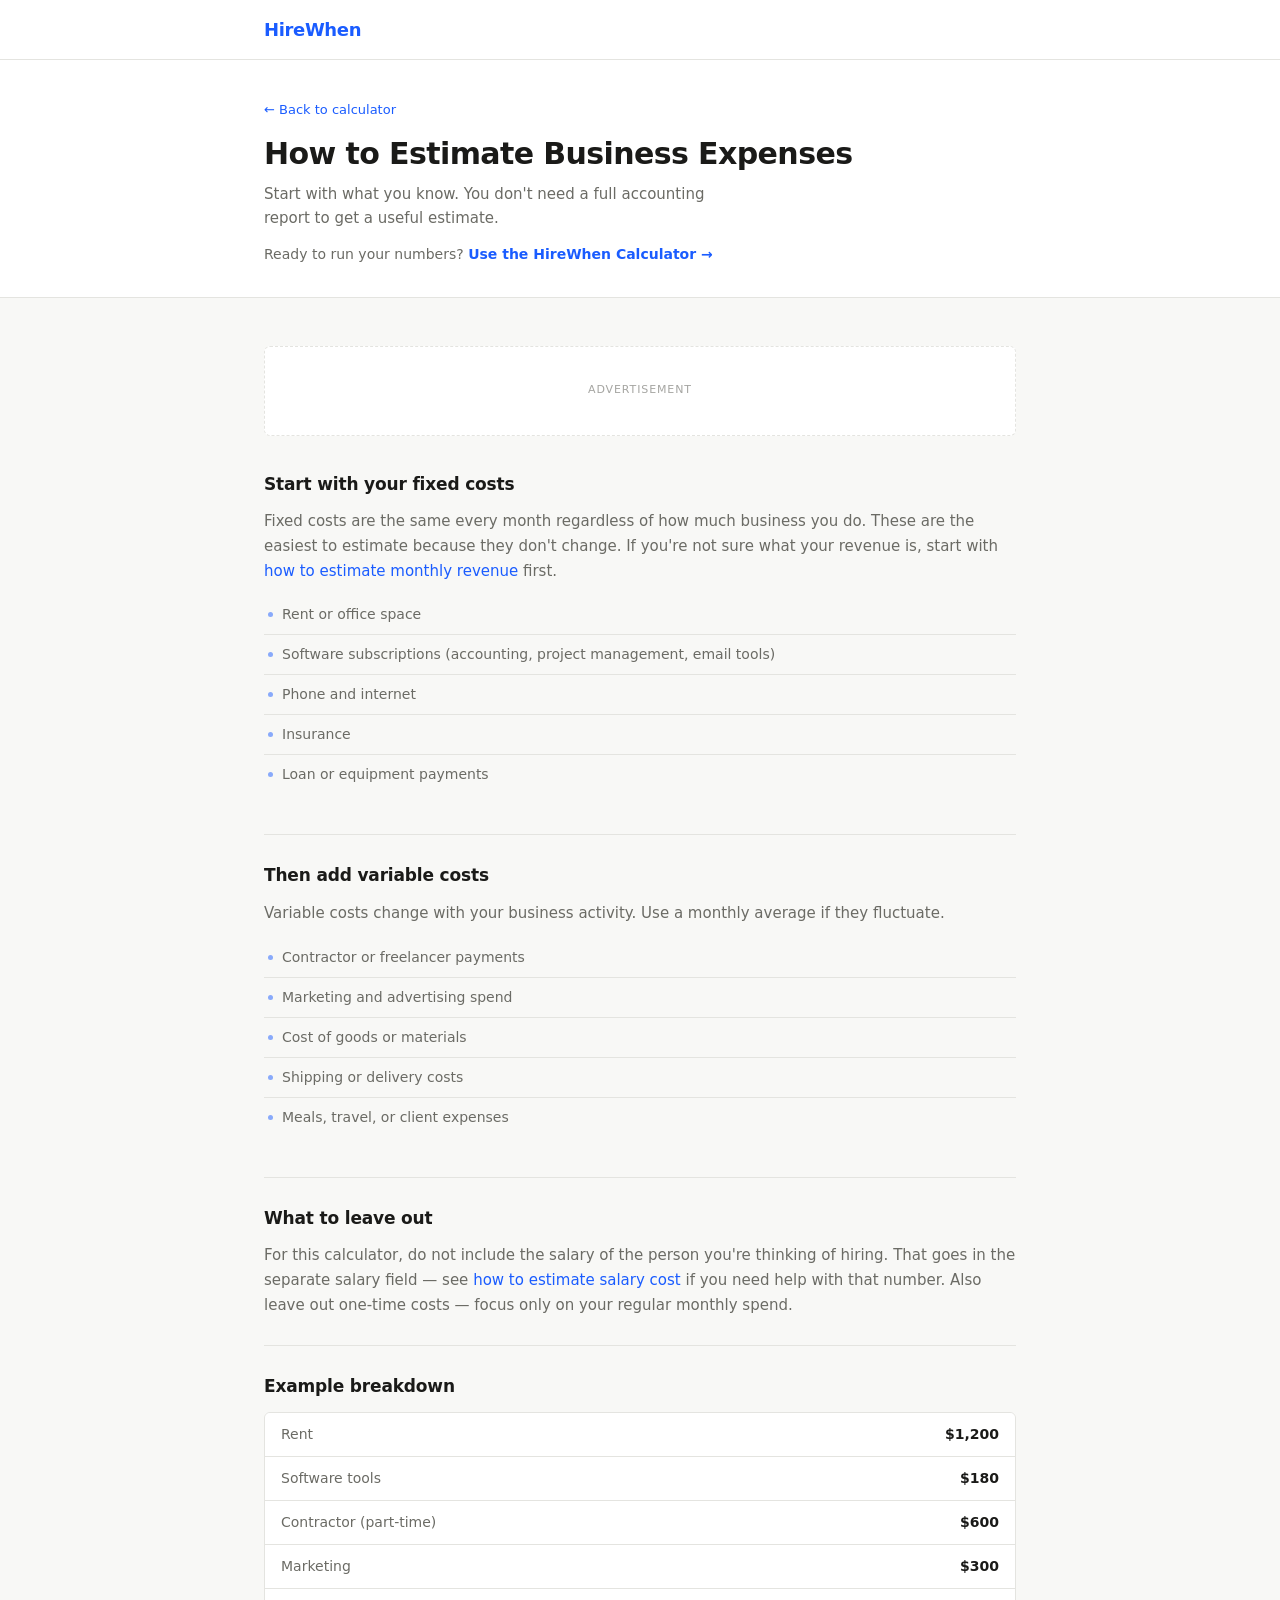
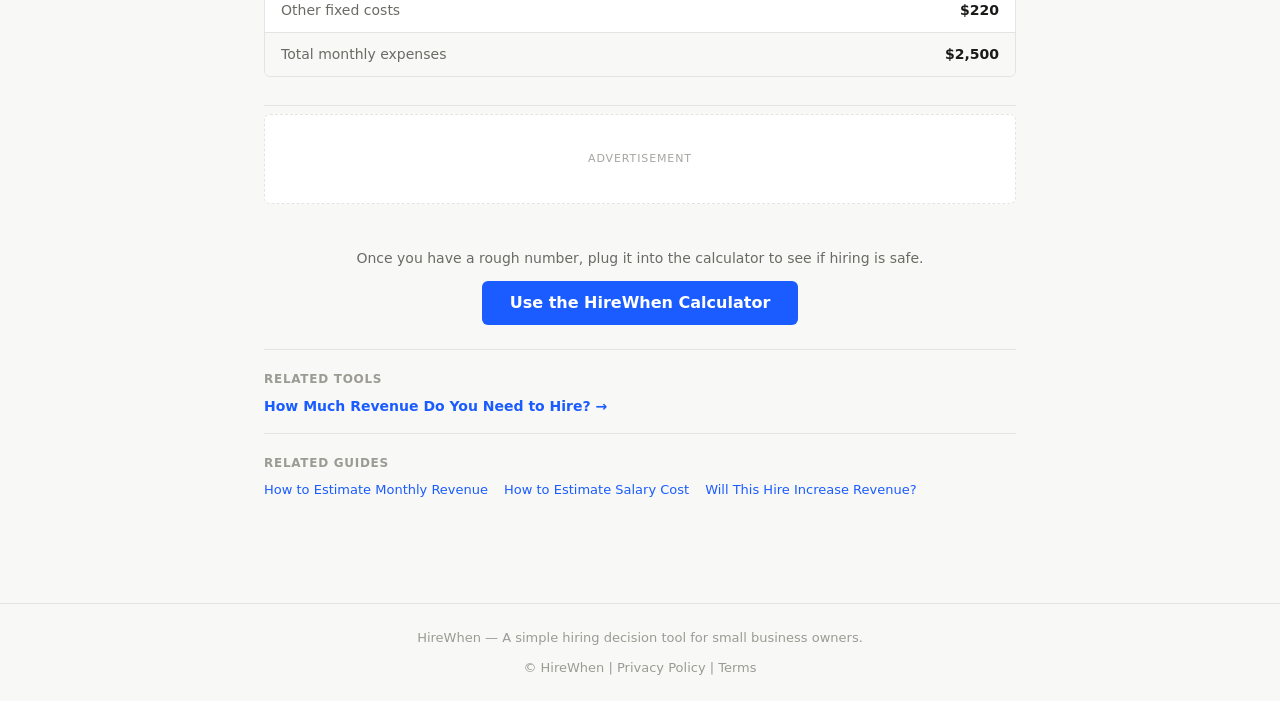
==== how-to-estimate-business-expenses.html @ 54e5b649 "Start repository" ====
<!doctype html>
<html lang="en">
  <head>
    <meta charset="UTF-8" />
    <meta name="viewport" content="width=device-width, initial-scale=1.0" />
    <meta name="description" content="Not sure what counts as a business expense? Learn how to estimate your monthly costs for a small business hiring decision." />
    <title>How to Estimate Business Expenses — HireWhen</title>
    <link rel="stylesheet" href="style.css" />
  </head>
  <body>

    <header class="site-header">
      <div class="container">
        <a href="/" class="logo">HireWhen</a>
      </div>
    </header>

    <section class="support-hero">
      <div class="container">
        <p class="support-breadcrumb"><a href="/">← Back to calculator</a></p>
        <h1>How to Estimate Business Expenses</h1>
        <p class="hero-sub">Start with what you know. You don't need a full accounting report to get a useful estimate.</p>
        <p class="support-top-cta">Ready to run your numbers? <a href="/" class="support-inline-cta">Use the HireWhen Calculator →</a></p>
      </div>
    </section>

    <section class="support-body">
      <div class="container support-container">

        <div class="ad-placeholder">
          <span>Advertisement</span>
        </div>

        <div class="support-section">
          <h2>Start with your fixed costs</h2>
          <p>Fixed costs are the same every month regardless of how much business you do. These are the easiest to estimate because they don't change. If you're not sure what your revenue is, start with <a href="/how-to-estimate-revenue.html" class="support-text-link">how to estimate monthly revenue</a> first.</p>
          <div class="cost-list">
            <div class="cost-item">Rent or office space</div>
            <div class="cost-item">Software subscriptions (accounting, project management, email tools)</div>
            <div class="cost-item">Phone and internet</div>
            <div class="cost-item">Insurance</div>
            <div class="cost-item">Loan or equipment payments</div>
          </div>
        </div>

        <div class="support-section">
          <h2>Then add variable costs</h2>
          <p>Variable costs change with your business activity. Use a monthly average if they fluctuate.</p>
          <div class="cost-list">
            <div class="cost-item">Contractor or freelancer payments</div>
            <div class="cost-item">Marketing and advertising spend</div>
            <div class="cost-item">Cost of goods or materials</div>
            <div class="cost-item">Shipping or delivery costs</div>
            <div class="cost-item">Meals, travel, or client expenses</div>
          </div>
        </div>

        <div class="support-section">
          <h2>What to leave out</h2>
          <p>For this calculator, do not include the salary of the person you're thinking of hiring. That goes in the separate salary field — see <a href="/how-to-estimate-salary-cost.html" class="support-text-link">how to estimate salary cost</a> if you need help with that number. Also leave out one-time costs — focus only on your regular monthly spend.</p>
        </div>

        <div class="support-section">
          <h2>Example breakdown</h2>
          <div class="example-list">
            <div class="example-item">
              <span class="example-label">Rent</span>
              <span class="example-calc"><strong>$1,200</strong></span>
            </div>
            <div class="example-item">
              <span class="example-label">Software tools</span>
              <span class="example-calc"><strong>$180</strong></span>
            </div>
            <div class="example-item">
              <span class="example-label">Contractor (part-time)</span>
              <span class="example-calc"><strong>$600</strong></span>
            </div>
            <div class="example-item">
              <span class="example-label">Marketing</span>
              <span class="example-calc"><strong>$300</strong></span>
            </div>
            <div class="example-item">
              <span class="example-label">Other fixed costs</span>
              <span class="example-calc"><strong>$220</strong></span>
            </div>
            <div class="example-item example-item--total">
              <span class="example-label">Total monthly expenses</span>
              <span class="example-calc"><strong>$2,500</strong></span>
            </div>
          </div>
        </div>

        <div class="ad-placeholder">
          <span>Advertisement</span>
        </div>

        <div class="support-cta">
          <p>Once you have a rough number, plug it into the calculator to see if hiring is safe.</p>
          <a href="/" class="btn btn-primary">Use the HireWhen Calculator</a>
        </div>

        <nav class="support-nav support-nav--tools">
          <span class="support-nav-label">Related tools</span>
          <a href="/revenue-needed-to-hire.html">How Much Revenue Do You Need to Hire? →</a>
        </nav>

        <nav class="support-nav">
          <span class="support-nav-label">Related guides</span>
          <a href="/how-to-estimate-revenue.html">How to Estimate Monthly Revenue</a>
          <a href="/how-to-estimate-salary-cost.html">How to Estimate Salary Cost</a>
          <a href="/will-this-hire-increase-revenue.html">Will This Hire Increase Revenue?</a>
        </nav>

      </div>
    </section>

    <footer class="site-footer">
      <div class="container">
        <p>HireWhen &mdash; A simple hiring decision tool for small business owners.</p>
        <p style="margin-top:10px;">&copy; HireWhen | <a href="/privacy.html">Privacy Policy</a> | <a href="/terms.html">Terms</a></p>
      </div>
    </footer>

  </body>
</html>
---- style.css ----
/* =============================================
   RESET & BASE
   ============================================= */

*, *::before, *::after {
  box-sizing: border-box;
  margin: 0;
  padding: 0;
}

:root {
  --color-bg: #f8f8f6;
  --color-surface: #ffffff;
  --color-border: #e4e4e0;
  --color-text: #1a1a18;
  --color-text-muted: #6b6b65;
  --color-text-light: #9b9b94;

  --color-primary: #1a5cff;
  --color-primary-dark: #1248d6;
  --color-primary-light: #e8effe;

  --color-safe: #16a34a;
  --color-safe-bg: #f0fdf4;
  --color-safe-border: #bbf7d0;
  --color-safe-badge: #dcfce7;

  --color-close: #d97706;
  --color-close-bg: #fffbeb;
  --color-close-border: #fde68a;
  --color-close-badge: #fef3c7;

  --color-risky: #dc2626;
  --color-risky-bg: #fef2f2;
  --color-risky-border: #fecaca;
  --color-risky-badge: #fee2e2;

  --color-positive: #16a34a;
  --color-negative: #dc2626;

  --font: 'Inter', system-ui, -apple-system, BlinkMacSystemFont, 'Segoe UI', sans-serif;
  --radius: 10px;
  --radius-sm: 6px;
}

html {
  scroll-behavior: smooth;
}

body {
  font-family: var(--font);
  background: var(--color-bg);
  color: var(--color-text);
  font-size: 16px;
  line-height: 1.5;
  -webkit-font-smoothing: antialiased;
  -moz-osx-font-smoothing: grayscale;
  min-width: 320px;
}

/* =============================================
   LAYOUT
   ============================================= */

.container {
  max-width: 800px;
  margin: 0 auto;
  padding: 0 24px;
}

.container--narrow {
  max-width: 640px;
  margin: 0 auto;
  padding: 0 24px;
}

/* =============================================
   HEADER
   ============================================= */

.site-header {
  background: var(--color-surface);
  border-bottom: 1px solid var(--color-border);
  padding: 16px 0;
}

.logo {
  font-size: 18px;
  font-weight: 700;
  color: var(--color-primary);
  letter-spacing: -0.02em;
}

/* =============================================
   HERO
   ============================================= */

.hero {
  background: var(--color-surface);
  border-bottom: 1px solid var(--color-border);
  padding: 32px 0 28px;
  text-align: center;
}

.hero-inner {
  display: flex;
  flex-direction: column;
  align-items: center;
  gap: 12px;
}

.hero h1 {
  font-size: clamp(22px, 4vw, 32px);
  font-weight: 800;
  line-height: 1.15;
  letter-spacing: -0.03em;
  color: var(--color-text);
  max-width: 520px;
}

.hero-sub {
  font-size: 15px;
  color: var(--color-text-muted);
  line-height: 1.6;
  max-width: 480px;
}

/* =============================================
   BUTTONS
   ============================================= */

.btn {
  display: inline-block;
  padding: 14px 28px;
  border-radius: var(--radius-sm);
  font-size: 16px;
  font-weight: 600;
  font-family: var(--font);
  cursor: pointer;
  text-decoration: none;
  transition: background 0.15s ease, box-shadow 0.15s ease, transform 0.1s ease;
  border: none;
  outline: none;
  line-height: 1;
}

.btn:active {
  transform: translateY(1px);
}

.btn-primary {
  background: var(--color-primary);
  color: #ffffff;
}

.btn-primary:hover {
  background: var(--color-primary-dark);
  box-shadow: 0 2px 8px rgba(26, 92, 255, 0.28);
}

.btn-secondary {
  background: transparent;
  color: var(--color-text-muted);
  border: 1.5px solid var(--color-border);
  padding: 12px 24px;
}

.btn-secondary:hover {
  background: var(--color-bg);
  border-color: #c4c4be;
}

.btn-full {
  width: 100%;
  text-align: center;
  padding: 16px;
  font-size: 17px;
}

/* =============================================
   CARD
   ============================================= */

.card {
  background: var(--color-surface);
  border: 1px solid var(--color-border);
  border-radius: var(--radius);
  padding: 32px 40px;
  box-shadow: 0 1px 4px rgba(0,0,0,0.05);
}

/* =============================================
   CALCULATOR SECTION
   ============================================= */

.calculator-section {
  padding: 20px 0 48px;
}

.trust-line {
  font-size: 11px;
  font-weight: 500;
  color: var(--color-text-light);
  letter-spacing: 0.04em;
  margin-bottom: 6px;
  opacity: 0.8;
}

.card-title {
  font-size: 17px;
  font-weight: 700;
  color: var(--color-text);
  letter-spacing: -0.01em;
  margin-bottom: 20px;
}

.form-grid {
  display: grid;
  grid-template-columns: 1fr 1fr;
  gap: 0 24px;
}

.field-group-full {
  grid-column: 1 / -1;
}

.field-group-inline {
  grid-column: 1 / -1;
  flex-direction: row;
  align-items: center;
  justify-content: space-between;
  gap: 16px;
  margin-bottom: 0;
  padding: 10px 0;
  border-top: 1px solid var(--color-border);
  border-bottom: none;
  margin-top: 6px;
}

.field-group-inline > label {
  flex-shrink: 0;
  margin-bottom: 0;
  font-size: 14px;
  font-weight: 600;
  color: var(--color-text);
}

.field-group-inline .radio-group {
  flex-shrink: 0;
}

.field-group-inline .radio-label {
  padding: 7px 16px;
  border: 1.5px solid var(--color-border);
  background: var(--color-bg);
  font-size: 14px;
  font-weight: 500;
  color: var(--color-text-muted);
}

.field-group-inline .radio-label:has(input:checked) {
  border-color: var(--color-primary);
  background: var(--color-primary-light);
  color: var(--color-primary);
  font-weight: 600;
}

.input-prefix-wrap--half {
  max-width: 50%;
}

/* =============================================
   FORM FIELDS
   ============================================= */

.field-group {
  display: flex;
  flex-direction: column;
  gap: 5px;
  margin-bottom: 14px;
  position: relative;
}

.field-group label {
  font-size: 14px;
  font-weight: 600;
  color: var(--color-text);
  display: flex;
  flex-direction: row;
  align-items: baseline;
  gap: 0;
  flex-wrap: wrap;
}

.label-sub-row {
  width: 100%;
  display: flex;
  align-items: center;
  gap: 6px;
  margin-top: 1px;
}

.label-sub-row .label-note {
  margin-top: 0;
}

.label-note {
  font-size: 12px;
  font-weight: 400;
  color: var(--color-text-muted);
}

.input-prefix-wrap {
  position: relative;
  display: flex;
  align-items: center;
}

.prefix {
  position: absolute;
  left: 14px;
  font-size: 16px;
  font-weight: 500;
  color: var(--color-text-muted);
  pointer-events: none;
  line-height: 1;
}

input[type="number"] {
  width: 100%;
  padding: 13px 14px 13px 30px;
  border: 1.5px solid var(--color-border);
  border-radius: var(--radius-sm);
  font-size: 16px;
  font-family: var(--font);
  color: var(--color-text);
  background: var(--color-bg);
  transition: border-color 0.15s ease, box-shadow 0.15s ease;
  appearance: textfield;
  -moz-appearance: textfield;
}

input[type="number"]::-webkit-outer-spin-button,
input[type="number"]::-webkit-inner-spin-button {
  -webkit-appearance: none;
}

input[type="number"]:focus {
  outline: none;
  border-color: var(--color-primary);
  background: #ffffff;
  box-shadow: 0 0 0 3px rgba(26, 92, 255, 0.1);
}

select {
  width: 100%;
  padding: 13px 14px;
  border: 1.5px solid var(--color-border);
  border-radius: var(--radius-sm);
  font-size: 16px;
  font-family: var(--font);
  color: var(--color-text);
  background: var(--color-bg);
  cursor: pointer;
  appearance: auto;
  transition: border-color 0.15s ease, box-shadow 0.15s ease;
}

select:focus {
  outline: none;
  border-color: var(--color-primary);
  background: #ffffff;
  box-shadow: 0 0 0 3px rgba(26, 92, 255, 0.1);
}

input[type="number"].has-error {
  border-color: var(--color-risky);
  box-shadow: 0 0 0 3px rgba(220, 38, 38, 0.1);
}

/* Radio buttons */

.radio-group {
  display: flex;
  gap: 8px;
}

.radio-label {
  display: flex;
  align-items: center;
  gap: 8px;
  flex-direction: row;
  font-size: 15px;
  font-weight: 500;
  color: var(--color-text);
  cursor: pointer;
  padding: 10px 18px;
  border: 1.5px solid var(--color-border);
  border-radius: var(--radius-sm);
  background: var(--color-bg);
  transition: border-color 0.15s ease, background 0.15s ease;
  user-select: none;
}

.radio-label:has(input:checked) {
  border-color: var(--color-primary);
  background: var(--color-primary-light);
  color: var(--color-primary);
}

.radio-label input[type="radio"] {
  width: 16px;
  height: 16px;
  accent-color: var(--color-primary);
  flex-shrink: 0;
}

.conditional-field {
  background: transparent;
  border: none;
  border-radius: 0;
  padding: 10px 0 4px;
  margin-bottom: 0;
}

.form-error {
  font-size: 14px;
  color: var(--color-risky);
  font-weight: 500;
  padding: 10px 16px;
  background: var(--color-risky-bg);
  border: 1px solid var(--color-risky-border);
  border-radius: var(--radius-sm);
  margin-bottom: 16px;
}

/* =============================================
   RESULT SECTION
   ============================================= */

.result-section {
  padding: 0 0 64px 0;
}

.result-card {
  background: var(--color-surface);
  border: 1px solid var(--color-border);
  border-radius: var(--radius);
  padding: 40px;
  box-shadow: 0 1px 4px rgba(0,0,0,0.05);
  display: flex;
  flex-direction: column;
  gap: 24px;
}

.result-badge {
  display: inline-flex;
  align-items: center;
  gap: 4px;
  font-size: 12px;
  font-weight: 700;
  letter-spacing: 0.08em;
  text-transform: uppercase;
  padding: 5px 12px;
  border-radius: 100px;
  width: fit-content;
}

.result-badge.safe {
  background: var(--color-safe-badge);
  color: var(--color-safe);
}

.result-badge.close {
  background: var(--color-close-badge);
  color: var(--color-close);
}

.result-badge.risky {
  background: var(--color-risky-badge);
  color: var(--color-risky);
}

.result-card.safe {
  border-color: var(--color-safe-border);
  border-top: 3px solid var(--color-safe);
}

.result-card.close {
  border-color: var(--color-close-border);
  border-top: 3px solid var(--color-close);
}

.result-card.risky {
  border-color: var(--color-risky-border);
  border-top: 3px solid var(--color-risky);
}

.result-headline {
  font-size: clamp(20px, 4vw, 26px);
  font-weight: 800;
  letter-spacing: -0.025em;
  line-height: 1.2;
}

.result-headline.safe { color: var(--color-safe); }
.result-headline.close { color: var(--color-close); }
.result-headline.risky { color: var(--color-risky); }

.result-cashflow {
  font-size: 12px;
  font-weight: 600;
  color: var(--color-text-light);
  text-transform: uppercase;
  letter-spacing: 0.06em;
  margin-top: -16px;
}

.result-subtext {
  font-size: 15px;
  color: var(--color-text-muted);
  line-height: 1.6;
}

/* =============================================
   BREAKDOWN TABLE
   ============================================= */

.breakdown {
  background: var(--color-bg);
  border: 1px solid var(--color-border);
  border-radius: var(--radius-sm);
  padding: 16px;
  display: flex;
  flex-direction: column;
}

.breakdown-row {
  display: flex;
  justify-content: space-between;
  align-items: center;
  padding: 9px 0;
  font-size: 14px;
}

.breakdown-row + .breakdown-row {
  border-top: 1px solid var(--color-border);
}

.breakdown-label {
  color: var(--color-text-muted);
  font-weight: 400;
}

.breakdown-value {
  font-weight: 600;
  color: var(--color-text);
  font-variant-numeric: tabular-nums;
}

.breakdown-value.positive {
  color: var(--color-positive);
}

.breakdown-value.negative {
  color: var(--color-negative);
}

.breakdown-divider {
  height: 1px;
  background: var(--color-border);
  margin: 4px 0;
}

.breakdown-total .breakdown-label {
  font-weight: 600;
  color: var(--color-text);
}

.breakdown-total .breakdown-value {
  font-size: 16px;
}

/* =============================================
   INSIGHTS
   ============================================= */

.insights {
  display: flex;
  flex-direction: column;
  gap: 8px;
}

.insight-item {
  font-size: 14px;
  color: var(--color-text);
  background: var(--color-primary-light);
  border-left: 3px solid var(--color-primary);
  padding: 10px 16px;
  border-radius: 0 var(--radius-sm) var(--radius-sm) 0;
  line-height: 1.5;
}

/* =============================================
   HINT HELPERS
   ============================================= */

.hint-trigger {
  display: inline;
  background: none;
  border: none;
  padding: 0;
  margin-left: 6px;
  font-size: 11px;
  font-weight: 500;
  font-family: var(--font);
  color: var(--color-text-light);
  cursor: pointer;
  text-decoration: none;
  border-bottom: 1px dashed var(--color-border);
  vertical-align: middle;
  line-height: 1;
  transition: color 0.12s ease, border-color 0.12s ease;
}

.hint-trigger:hover,
.hint-trigger--active {
  color: var(--color-text-muted);
  border-bottom-color: var(--color-text-muted);
}

.hint-panel {
  font-size: 12px;
  color: var(--color-text-muted);
  background: var(--color-surface);
  border: 1px solid var(--color-border);
  border-radius: var(--radius-sm);
  padding: 8px 12px;
  line-height: 1.55;
  box-shadow: 0 2px 6px rgba(0,0,0,0.06);
}

.hint-panel strong {
  display: block;
  font-size: 10px;
  font-weight: 700;
  color: var(--color-text);
  text-transform: uppercase;
  letter-spacing: 0.06em;
  margin-bottom: 4px;
}

.hint-panel em {
  font-style: normal;
  color: var(--color-text-light);
}

.hint-panel--standalone {
  margin-top: 6px;
  margin-bottom: 10px;
  grid-column: 1 / -1;
  box-shadow: none;
}

.hint-note {
  display: block;
  margin-top: 6px;
}

@media (min-width: 601px) {
  .hint-panel:not(.hint-panel--standalone) {
    position: absolute;
    left: calc(100% + 10px);
    top: 2px;
    width: 200px;
    z-index: 10;
    margin: 0;
  }

  .hint-panel:not(.hint-panel--standalone)::before {
    content: '';
    position: absolute;
    left: -5px;
    top: 12px;
    width: 8px;
    height: 8px;
    background: var(--color-surface);
    border-left: 1px solid var(--color-border);
    border-bottom: 1px solid var(--color-border);
    transform: rotate(45deg);
  }
}

/* =============================================
   SHARE ACTIONS
   ============================================= */

.share-actions {
  display: flex;
  flex-wrap: wrap;
  gap: 10px;
  align-items: center;
  margin-top: 16px;
}

.btn-share {
  background: var(--color-surface);
  color: var(--color-text-muted);
  border: 1.5px solid var(--color-border);
  border-radius: var(--radius-sm);
  font-size: 14px;
  font-weight: 600;
  font-family: var(--font);
  padding: 10px 18px;
  cursor: pointer;
  text-decoration: none;
  display: inline-block;
  transition: border-color 0.15s ease, color 0.15s ease, background 0.15s ease;
  line-height: 1;
}

.btn-share:hover {
  border-color: var(--color-primary);
  color: var(--color-primary);
  background: var(--color-primary-light);
}

.share-feedback {
  font-size: 13px;
  font-weight: 500;
  color: var(--color-safe);
}

/* =============================================
   SUPPORT LINKS SECTION
   ============================================= */

.support-links-section {
  padding: 20px 0 40px;
}

.support-links-label {
  font-size: 11px;
  font-weight: 600;
  color: var(--color-text-muted);
  text-transform: uppercase;
  letter-spacing: 0.07em;
  margin-bottom: 10px;
}

.support-links-row {
  display: flex;
  flex-wrap: wrap;
  gap: 6px 0;
}

.support-link {
  font-size: 13px;
  color: var(--color-text-muted);
  text-decoration: none;
  padding-right: 18px;
  border-right: 1px solid var(--color-border);
  margin-right: 18px;
  line-height: 1.4;
  transition: color 0.12s ease;
}

.support-link:last-child {
  border-right: none;
  padding-right: 0;
  margin-right: 0;
}

.support-link:hover {
  color: var(--color-text);
  text-decoration: underline;
  text-underline-offset: 2px;
}

.support-link--tool {
  font-weight: 600;
  color: var(--color-primary);
}

.support-link--tool:hover {
  color: var(--color-primary);
  text-decoration: underline;
  text-underline-offset: 2px;
}

@media (max-width: 600px) {
  .support-links-row {
    flex-direction: column;
    gap: 10px;
  }

  .support-link {
    border-right: none;
    padding-right: 0;
    margin-right: 0;
    padding-left: 10px;
    border-left: 2px solid var(--color-border);
  }
}

/* =============================================
   SEO SECTION
   ============================================= */

.seo-section {
  background: var(--color-surface);
  border-top: 1px solid var(--color-border);
  padding: 64px 0;
}

.seo-block {
  display: flex;
  flex-direction: column;
  gap: 16px;
}

.seo-block h2 {
  font-size: 20px;
  font-weight: 700;
  color: var(--color-text);
  letter-spacing: -0.02em;
}

.seo-block p {
  font-size: 15px;
  color: var(--color-text-muted);
  line-height: 1.7;
}

/* =============================================
   FOOTER
   ============================================= */

.site-footer {
  background: var(--color-bg);
  border-top: 1px solid var(--color-border);
  padding: 24px 0;
  text-align: center;
  margin-top: 40px;
}

.site-footer p {
  font-size: 13px;
  color: var(--color-text-light);
}

.site-footer a {
  color: var(--color-text-light);
  text-decoration: none;
}

.site-footer a:hover {
  text-decoration: underline;
  color: var(--color-text-muted);
}

/* =============================================
   RESPONSIVE
   ============================================= */

@media (max-width: 600px) {
  .form-grid {
    grid-template-columns: 1fr;
  }

  .input-prefix-wrap--half {
    max-width: 100%;
  }
}

@media (max-width: 480px) {
  .card {
    padding: 20px;
  }

  .result-card {
    padding: 20px;
  }

  .hero {
    padding: 24px 0 20px;
  }

  .calculator-section {
    padding: 16px 0 40px;
  }

  .radio-group {
    flex-wrap: wrap;
  }

  .radio-label {
    flex: 1;
    justify-content: center;
    min-width: 80px;
  }
}

/* =============================================
   SUPPORT PAGES
   ============================================= */

.logo {
  text-decoration: none;
}

.support-hero {
  background: var(--color-surface);
  border-bottom: 1px solid var(--color-border);
  padding: 40px 0 32px;
}

.support-breadcrumb {
  font-size: 13px;
  color: var(--color-text-muted);
  margin-bottom: 16px;
}

.support-breadcrumb a {
  color: var(--color-primary);
  text-decoration: none;
}

.support-breadcrumb a:hover {
  text-decoration: underline;
}

.support-hero h1 {
  font-size: clamp(22px, 4vw, 30px);
  font-weight: 700;
  letter-spacing: -0.02em;
  line-height: 1.2;
  margin-bottom: 10px;
}

.support-body {
  padding: 40px 0 64px;
}

.support-container {
  display: flex;
  flex-direction: column;
  gap: 0;
}

.support-section {
  padding: 28px 0;
  border-bottom: 1px solid var(--color-border);
}

.support-section:last-of-type {
  border-bottom: none;
}

.support-section h2 {
  font-size: 17px;
  font-weight: 700;
  letter-spacing: -0.01em;
  color: var(--color-text);
  margin-bottom: 12px;
}

.support-section p {
  color: var(--color-text-muted);
  font-size: 15px;
  line-height: 1.65;
  margin-bottom: 12px;
}

.support-section p:last-child {
  margin-bottom: 0;
}

.formula-block {
  background: var(--color-primary-light);
  border: 1px solid #c5d8fe;
  border-radius: var(--radius-sm);
  padding: 14px 18px;
  font-size: 14px;
  font-weight: 600;
  color: var(--color-primary-dark);
  margin-bottom: 16px;
  line-height: 1.5;
}

.example-list {
  display: flex;
  flex-direction: column;
  gap: 0;
  border: 1px solid var(--color-border);
  border-radius: var(--radius-sm);
  overflow: hidden;
  margin-top: 4px;
}

.example-item {
  display: flex;
  justify-content: space-between;
  align-items: center;
  gap: 12px;
  padding: 11px 16px;
  font-size: 14px;
  border-bottom: 1px solid var(--color-border);
  background: var(--color-surface);
}

.example-item:last-child {
  border-bottom: none;
}

.example-item--total {
  background: var(--color-bg);
}

.example-label {
  color: var(--color-text-muted);
  flex: 1;
}

.example-calc {
  color: var(--color-text);
  text-align: right;
  white-space: nowrap;
}

.cost-list {
  display: flex;
  flex-direction: column;
  gap: 0;
  margin-bottom: 12px;
}

.cost-item {
  font-size: 14px;
  color: var(--color-text-muted);
  padding: 9px 0 9px 18px;
  border-bottom: 1px solid var(--color-border);
  position: relative;
  line-height: 1.5;
}

.cost-item::before {
  content: '';
  position: absolute;
  left: 4px;
  top: 17px;
  width: 5px;
  height: 5px;
  border-radius: 50%;
  background: var(--color-primary);
  opacity: 0.5;
}

.cost-item:last-child {
  border-bottom: none;
}

.support-top-cta {
  font-size: 14px;
  color: var(--color-text-muted);
  margin-top: 14px;
  margin-bottom: 0;
}

.support-inline-cta {
  color: var(--color-primary);
  font-weight: 600;
  text-decoration: none;
}

.support-inline-cta:hover {
  text-decoration: underline;
}

.support-text-link {
  color: var(--color-primary);
  text-decoration: none;
}

.support-text-link:hover {
  text-decoration: underline;
}

.ad-block {
  max-width: 800px;
  margin: 32px auto;
  padding: 16px;
  background: #f9f9f9;
  border: 1px solid var(--color-border);
  border-radius: var(--radius-sm);
  box-sizing: border-box;
  width: 100%;
}

.ad-label {
  font-size: 12px;
  color: var(--color-text-muted);
  opacity: 0.6;
  text-transform: uppercase;
  letter-spacing: 0.07em;
  margin-bottom: 8px;
}

.ad-container {
  min-height: 90px;
}

.ad-placeholder {
  display: flex;
  align-items: center;
  justify-content: center;
  background: var(--color-surface);
  border: 1px dashed var(--color-border);
  border-radius: var(--radius-sm);
  padding: 28px 16px;
  margin: 8px 0;
  min-height: 90px;
}

.ad-placeholder span {
  font-size: 11px;
  font-weight: 500;
  color: var(--color-text-muted);
  letter-spacing: 0.08em;
  text-transform: uppercase;
  opacity: 0.6;
}

.support-cta {
  padding: 36px 0 8px;
  text-align: center;
}

.support-cta p {
  font-size: 14px;
  color: var(--color-text-muted);
  margin-bottom: 12px;
}

.support-nav {
  display: flex;
  flex-wrap: wrap;
  align-items: center;
  gap: 8px 16px;
  padding: 20px 0 0;
  border-top: 1px solid var(--color-border);
  margin-top: 16px;
}

.support-nav-label {
  font-size: 12px;
  font-weight: 600;
  text-transform: uppercase;
  letter-spacing: 0.06em;
  color: var(--color-text-light);
  width: 100%;
}

.support-nav a {
  font-size: 13px;
  color: var(--color-primary);
  text-decoration: none;
}

.support-nav a:hover {
  text-decoration: underline;
}

.support-nav--tools a {
  font-size: 14px;
  font-weight: 600;
  color: var(--color-primary);
  text-decoration: none;
}

.support-nav--tools a:hover {
  text-decoration: underline;
}

@media (max-width: 600px) {
  .support-hero {
    padding: 28px 0 24px;
  }

  .support-body {
    padding: 24px 0 48px;
  }

  .example-item {
    flex-direction: column;
    align-items: flex-start;
    gap: 2px;
  }

  .example-calc {
    text-align: left;
  }
}
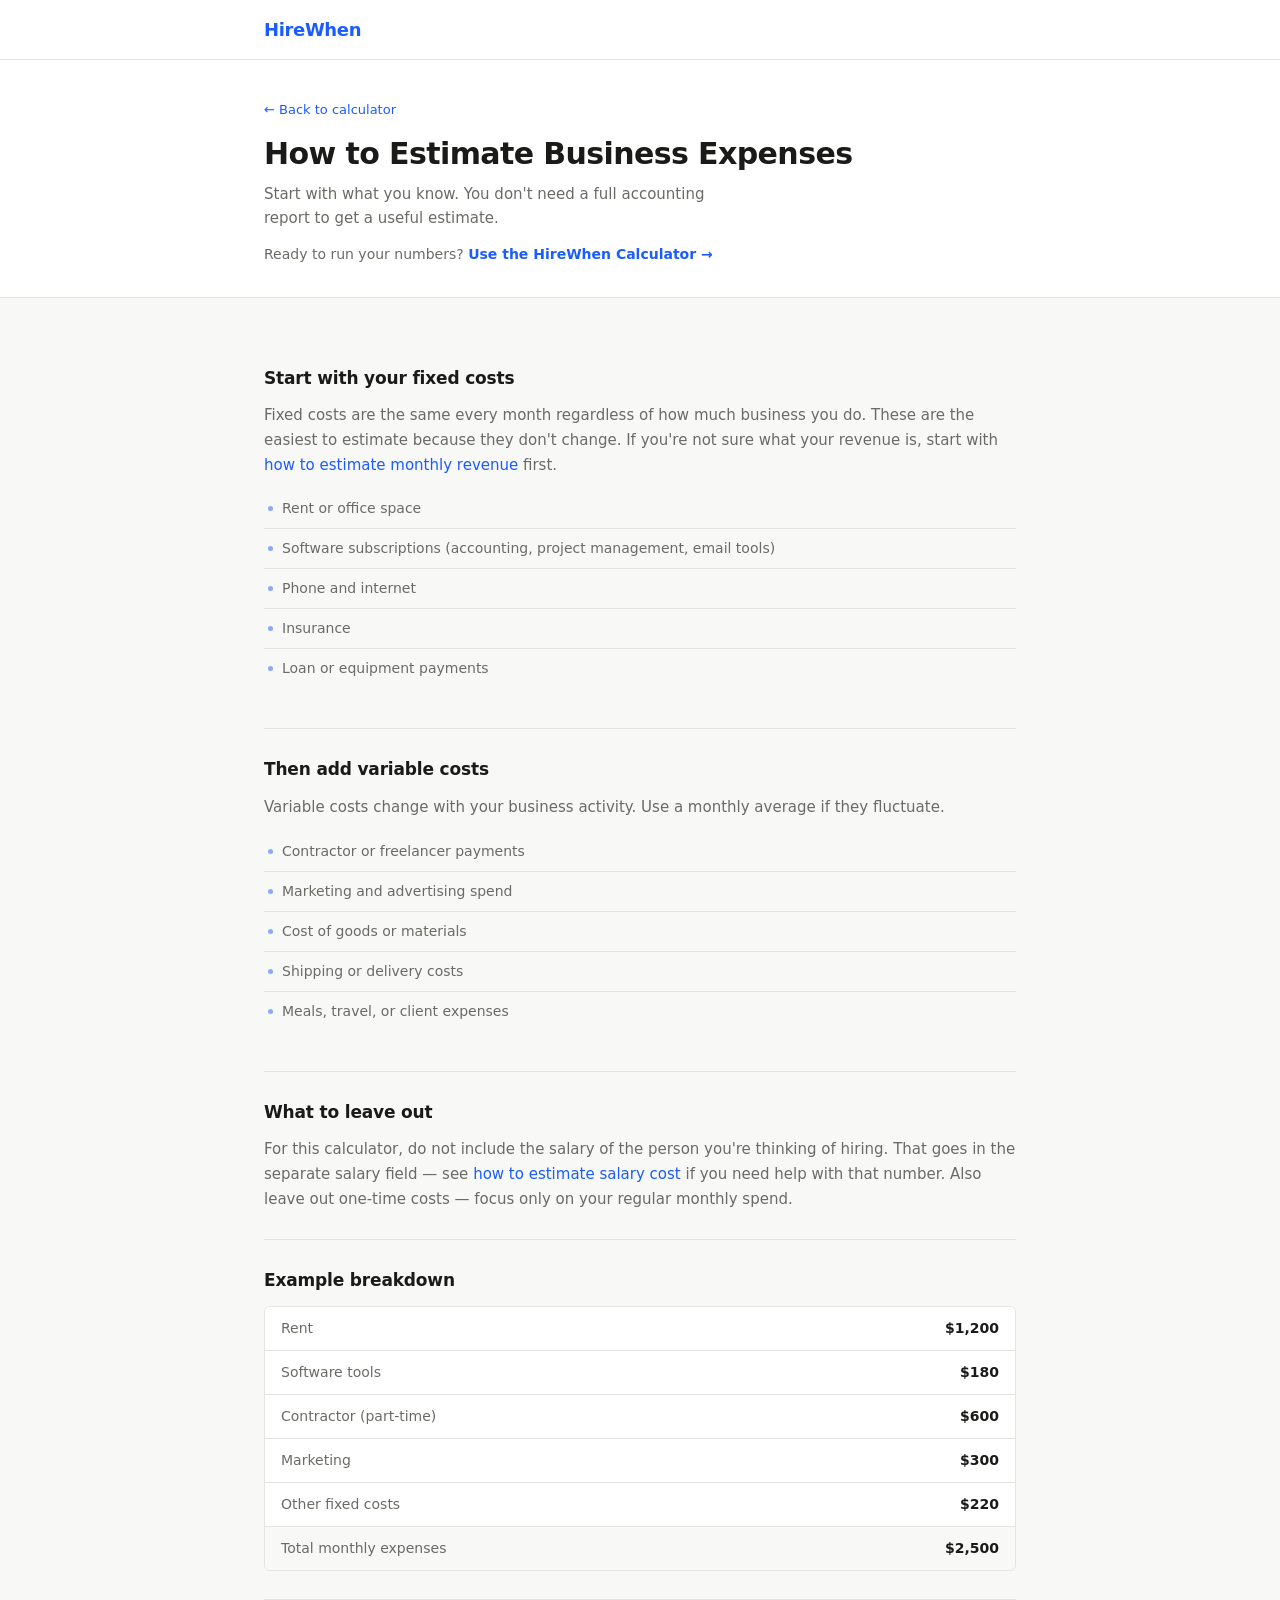
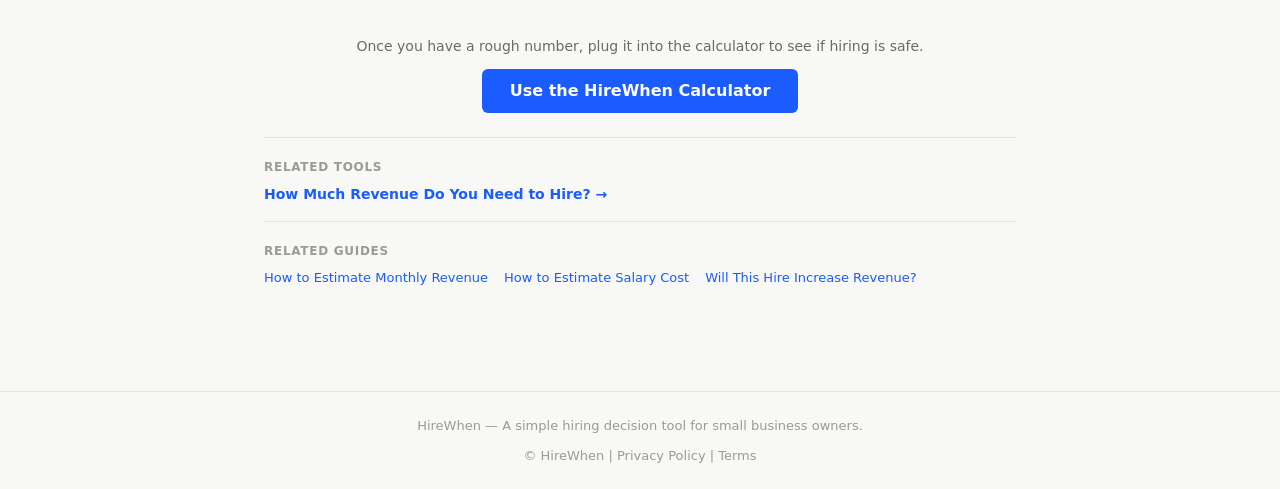
==== commit e0f2ec10: "Make HireWhen logo link to homepage across all pages" ====
--- a/how-to-estimate-business-expenses.html
+++ b/how-to-estimate-business-expenses.html
@@ -11,7 +11,7 @@
 
     <header class="site-header">
       <div class="container">
-        <a href="/" class="logo">HireWhen</a>
+        <a href="index.html" class="logo">HireWhen</a>
       </div>
     </header>
 
--- a/style.css
+++ b/style.css
@@ -6,6 +6,10 @@
   box-sizing: border-box;
   margin: 0;
   padding: 0;
+}
+
+[hidden] {
+  display: none !important;
 }
 
 :root {
@@ -237,6 +241,24 @@
   margin-top: 6px;
 }
 
+.revenue-toggle-group {
+  grid-column: 1 / -1;
+  display: flex;
+  flex-direction: column;
+  gap: 6px;
+  margin-top: 6px;
+  margin-bottom: 10px;
+}
+
+.revenue-toggle-row {
+  margin-top: 0;
+}
+
+.revenue-toggle-hint {
+  margin-top: 0;
+  margin-bottom: 2px;
+}
+
 .field-group-inline > label {
   flex-shrink: 0;
   margin-bottom: 0;
@@ -419,7 +441,7 @@
   background: transparent;
   border: none;
   border-radius: 0;
-  padding: 10px 0 4px;
+  padding: 2px 0 2px;
   margin-bottom: 0;
 }
 
@@ -1111,6 +1133,7 @@
 }
 
 .ad-placeholder {
+  display: none !important;
   display: flex;
   align-items: center;
   justify-content: center;
